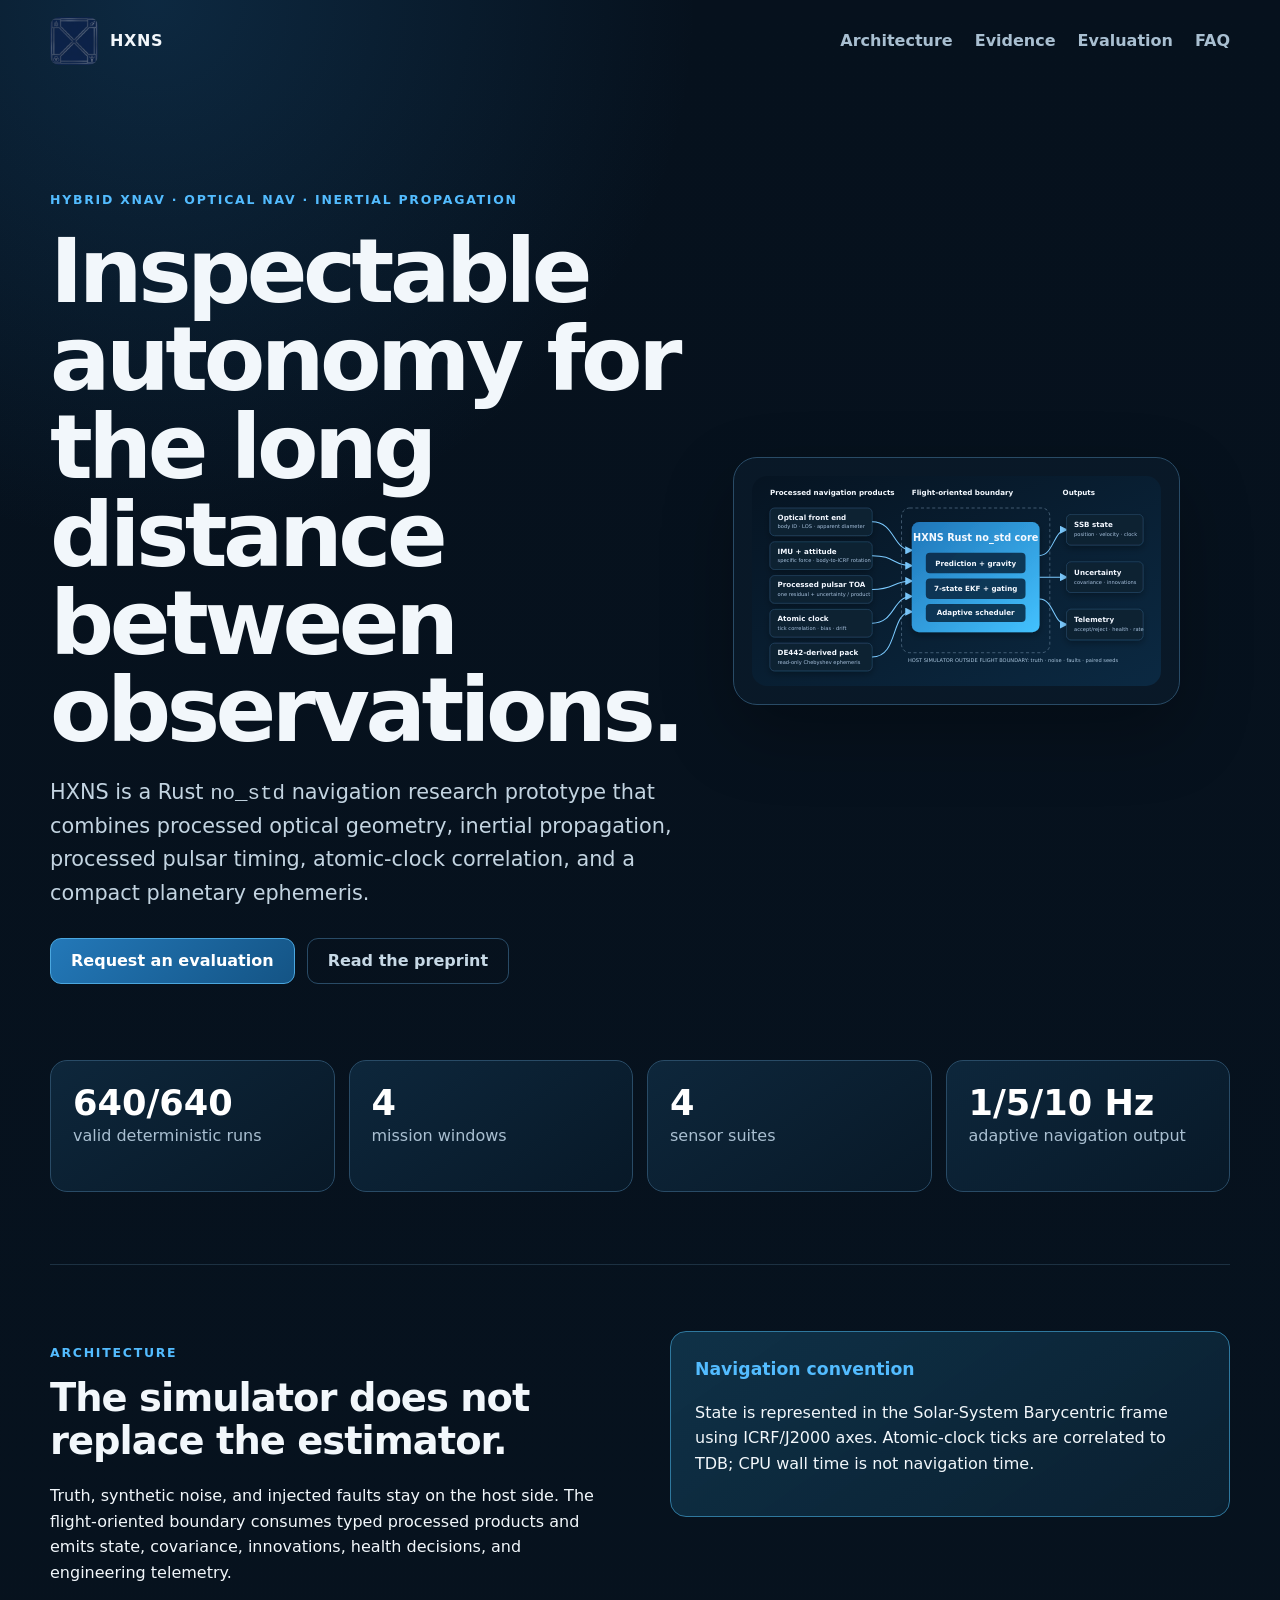
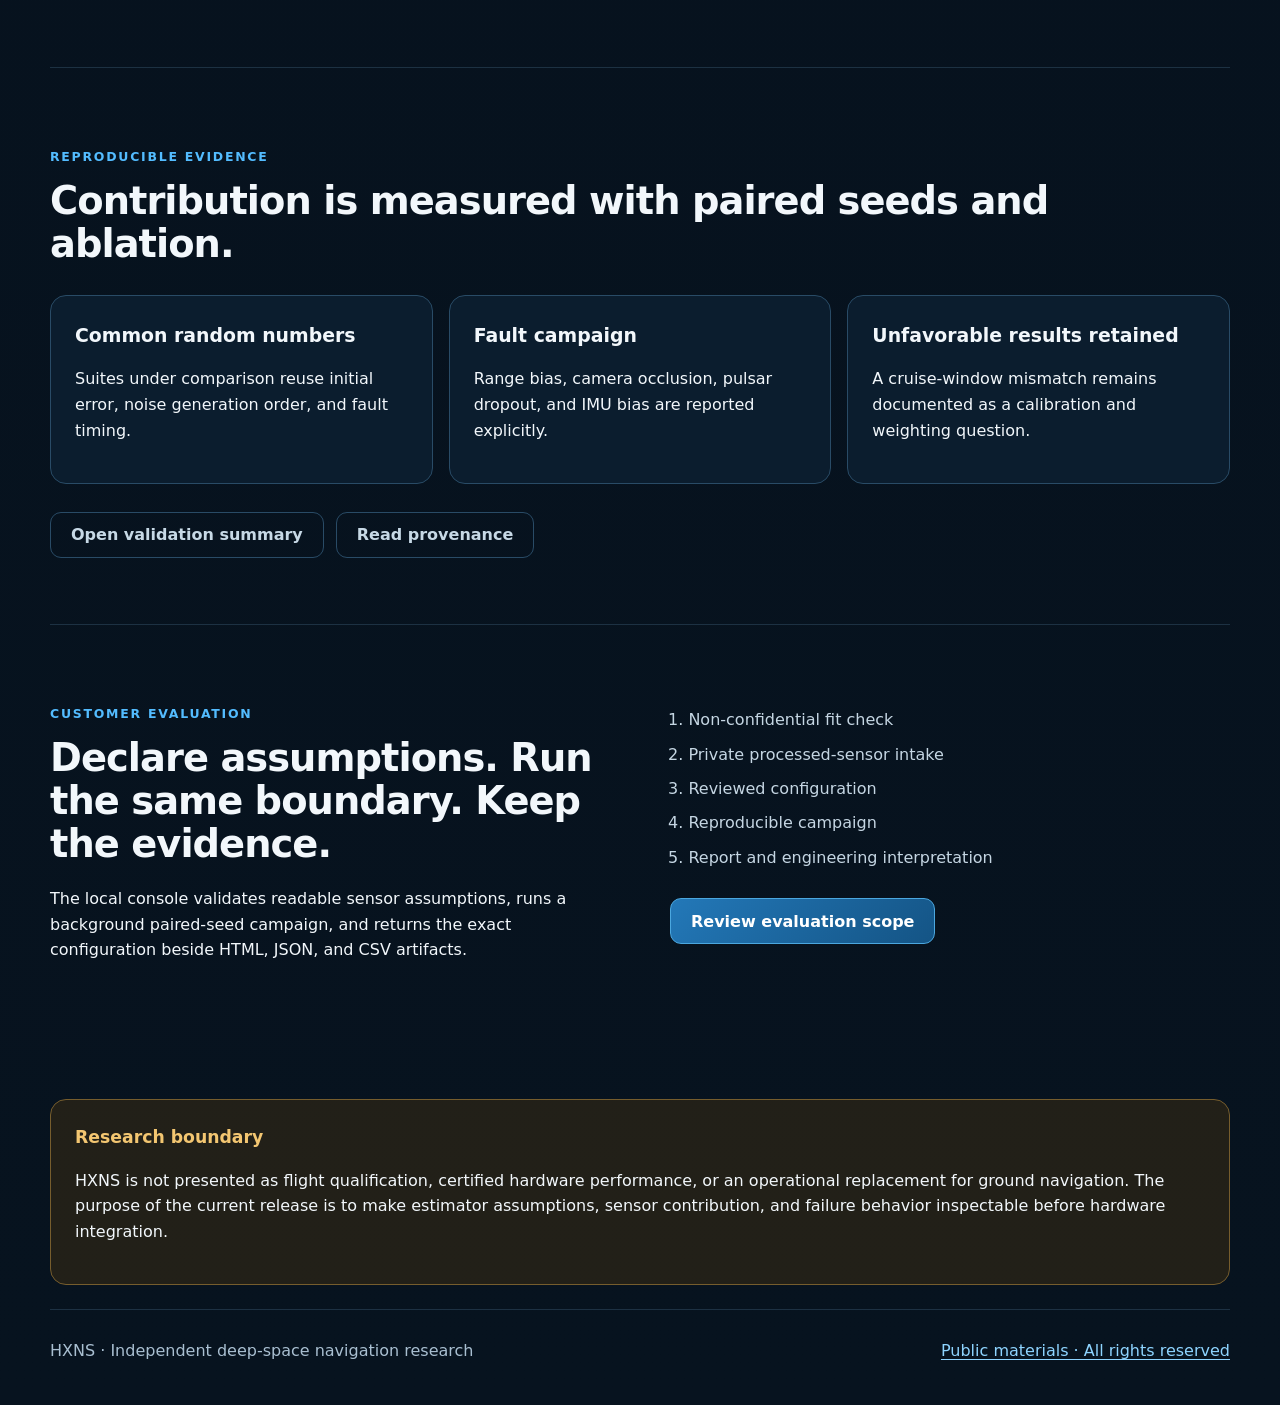
==== index.html @ 18512084 "Build public HXNS evaluation showcase" ====
<!doctype html>
<html lang="en">
<head>
  <meta charset="utf-8">
  <meta name="viewport" content="width=device-width, initial-scale=1">
  <meta name="description" content="HXNS is a Rust no_std hybrid optical-pulsar-inertial navigation research prototype with reproducible software-in-the-loop evaluation.">
  <meta name="theme-color" content="#071522">
  <title>HXNS — Hybrid XNAV-OpticalNAV Service</title>
  <link rel="stylesheet" href="styles.css">
</head>
<body>
  <header class="site-header">
    <a class="brand" href="index.html"><img src="assets/hxns-logo.png" alt="HXNS logo"><span>HXNS</span></a>
    <nav aria-label="Primary navigation">
      <a href="#architecture">Architecture</a>
      <a href="#evidence">Evidence</a>
      <a href="#evaluation">Evaluation</a>
      <a href="https://github.com/thanatchatharmx-eng/hxns/blob/main/docs/FAQ.md">FAQ</a>
    </nav>
  </header>

  <main class="page-shell">
    <section class="hero hero-grid">
      <div>
        <p class="eyebrow">HYBRID XNAV · OPTICAL NAV · INERTIAL PROPAGATION</p>
        <h1>Inspectable autonomy for the long distance between observations.</h1>
        <p class="lede">HXNS is a Rust <code>no_std</code> navigation research prototype that combines processed optical geometry, inertial propagation, processed pulsar timing, atomic-clock correlation, and a compact planetary ephemeris.</p>
        <div class="cta-row">
          <a class="button" href="https://github.com/thanatchatharmx-eng/hxns/issues/new?template=evaluation-request.yml">Request an evaluation</a>
          <a class="button secondary" href="publications/HXNS_Technical_Preprint_EN_v0.2.pdf">Read the preprint</a>
        </div>
      </div>
      <div class="hero-visual"><img src="assets/hxns-architecture.svg" alt="HXNS processed-sensor fusion architecture"></div>
    </section>

    <section class="metric-grid" aria-label="Validation evidence">
      <article class="metric-card"><strong>640/640</strong><span>valid deterministic runs</span></article>
      <article class="metric-card"><strong>4</strong><span>mission windows</span></article>
      <article class="metric-card"><strong>4</strong><span>sensor suites</span></article>
      <article class="metric-card"><strong>1/5/10 Hz</strong><span>adaptive navigation output</span></article>
    </section>

    <section id="architecture" class="content-section two-column">
      <div>
        <p class="eyebrow">ARCHITECTURE</p>
        <h2>The simulator does not replace the estimator.</h2>
        <p>Truth, synthetic noise, and injected faults stay on the host side. The flight-oriented boundary consumes typed processed products and emits state, covariance, innovations, health decisions, and engineering telemetry.</p>
      </div>
      <div class="callout"><strong>Navigation convention</strong><p>State is represented in the Solar-System Barycentric frame using ICRF/J2000 axes. Atomic-clock ticks are correlated to TDB; CPU wall time is not navigation time.</p></div>
    </section>

    <section id="evidence" class="content-section">
      <p class="eyebrow">REPRODUCIBLE EVIDENCE</p>
      <h2>Contribution is measured with paired seeds and ablation.</h2>
      <div class="card-grid">
        <article class="info-card"><h3>Common random numbers</h3><p>Suites under comparison reuse initial error, noise generation order, and fault timing.</p></article>
        <article class="info-card"><h3>Fault campaign</h3><p>Range bias, camera occlusion, pulsar dropout, and IMU bias are reported explicitly.</p></article>
        <article class="info-card"><h3>Unfavorable results retained</h3><p>A cruise-window mismatch remains documented as a calibration and weighting question.</p></article>
      </div>
      <div class="cta-row"><a class="button secondary" href="samples/sample-validation-summary.html">Open validation summary</a><a class="button secondary" href="https://github.com/thanatchatharmx-eng/hxns/blob/main/docs/RESEARCH.md">Read provenance</a></div>
    </section>

    <section id="evaluation" class="content-section two-column">
      <div>
        <p class="eyebrow">CUSTOMER EVALUATION</p>
        <h2>Declare assumptions. Run the same boundary. Keep the evidence.</h2>
        <p>The local console validates readable sensor assumptions, runs a background paired-seed campaign, and returns the exact configuration beside HTML, JSON, and CSV artifacts.</p>
      </div>
      <div>
        <ol class="clean-list">
          <li>Non-confidential fit check</li>
          <li>Private processed-sensor intake</li>
          <li>Reviewed configuration</li>
          <li>Reproducible campaign</li>
          <li>Report and engineering interpretation</li>
        </ol>
        <div class="cta-row"><a class="button" href="https://github.com/thanatchatharmx-eng/hxns/blob/main/docs/EVALUATION.md">Review evaluation scope</a></div>
      </div>
    </section>

    <section class="warning-card"><strong>Research boundary</strong><p>HXNS is not presented as flight qualification, certified hardware performance, or an operational replacement for ground navigation. The purpose of the current release is to make estimator assumptions, sensor contribution, and failure behavior inspectable before hardware integration.</p></section>
  </main>

  <footer><span>HXNS · Independent deep-space navigation research</span><a href="LICENSE">Public materials · All rights reserved</a></footer>
</body>
</html>
---- styles.css ----
:root {
  color-scheme: dark;
  --bg: #06111d;
  --panel: #0b1c2b;
  --panel-2: #10263a;
  --line: #294b66;
  --text: #f2f7fb;
  --muted: #a9bfd1;
  --blue: #53bcff;
  --blue-2: #1f74b6;
  --green: #7fe3b1;
  --amber: #f3c671;
  --max: 1180px;
}
* { box-sizing: border-box; }
html { scroll-behavior: smooth; }
body {
  margin: 0;
  background:
    radial-gradient(circle at 12% 0%, rgba(35, 116, 178, .24), transparent 34rem),
    linear-gradient(180deg, #06111d 0%, #07131f 100%);
  color: var(--text);
  font: 16px/1.6 Inter, ui-sans-serif, system-ui, -apple-system, "Segoe UI", sans-serif;
}
a { color: #8ed4ff; text-decoration-thickness: 1px; text-underline-offset: 3px; }
a:hover { color: #c6ecff; }
code { font-family: "Cascadia Code", "SFMono-Regular", Consolas, monospace; }

.site-header {
  width: min(calc(100% - 40px), var(--max));
  margin: 0 auto;
  min-height: 82px;
  display: flex;
  align-items: center;
  justify-content: space-between;
  gap: 28px;
}
.compact-header { border-bottom: 1px solid rgba(105, 151, 185, .28); }
.brand { display: flex; align-items: center; gap: 12px; color: var(--text); text-decoration: none; font-weight: 800; letter-spacing: .04em; }
.brand img { width: 48px; height: 48px; border-radius: 9px; }
nav { display: flex; flex-wrap: wrap; gap: 22px; }
nav a { color: var(--muted); text-decoration: none; font-weight: 650; }

.page-shell { width: min(calc(100% - 40px), var(--max)); margin: 0 auto; }
.hero { padding: 96px 0 76px; }
.report-hero { padding-bottom: 42px; }
.hero-grid { display: grid; grid-template-columns: 1.1fr .9fr; gap: 52px; align-items: center; }
.eyebrow { color: var(--blue); font-size: .78rem; font-weight: 850; letter-spacing: .14em; text-transform: uppercase; }
h1 { max-width: 880px; margin: .2em 0; font-size: clamp(2.7rem, 7vw, 5.7rem); line-height: .98; letter-spacing: -.05em; }
h2 { margin: .15em 0 .55em; font-size: clamp(1.65rem, 3vw, 2.6rem); line-height: 1.12; letter-spacing: -.025em; }
h3 { margin: 0 0 .35em; font-size: 1.18rem; }
.lede { max-width: 760px; color: #c3d4e1; font-size: clamp(1.08rem, 2vw, 1.3rem); }
.hero-visual { border: 1px solid var(--line); border-radius: 24px; padding: 18px; background: rgba(10, 28, 44, .74); box-shadow: 0 28px 70px rgba(0, 0, 0, .28); }
.hero-visual img { display: block; width: 100%; border-radius: 15px; }
.cta-row { display: flex; flex-wrap: wrap; gap: 12px; margin-top: 28px; }
.button { display: inline-flex; align-items: center; min-height: 46px; padding: 0 20px; border: 1px solid #4ba7df; border-radius: 11px; background: linear-gradient(135deg, #2378b8, #145485); color: white; text-decoration: none; font-weight: 800; }
.button.secondary { background: transparent; border-color: var(--line); color: #c7d9e6; }

.metric-grid { display: grid; grid-template-columns: repeat(4, 1fr); gap: 14px; margin: 0 0 72px; }
.metric-card { min-height: 132px; padding: 22px; border: 1px solid var(--line); border-radius: 17px; background: linear-gradient(145deg, rgba(14, 40, 61, .94), rgba(8, 25, 40, .94)); }
.metric-card strong { display: block; font-size: 2.2rem; line-height: 1.15; color: #fff; }
.metric-card span { color: var(--muted); }

.content-section { padding: 66px 0; border-top: 1px solid rgba(79, 120, 150, .3); }
.two-column { display: grid; grid-template-columns: 1fr 1fr; gap: 60px; align-items: start; }
.card-grid { display: grid; grid-template-columns: repeat(3, 1fr); gap: 16px; margin-top: 30px; }
.info-card, .callout, .warning-card, .provenance { padding: 24px; border: 1px solid var(--line); border-radius: 16px; background: rgba(12, 31, 48, .88); }
.callout { border-color: #2f789e; background: linear-gradient(145deg, rgba(18, 61, 87, .72), rgba(10, 32, 49, .92)); }
.callout strong, .warning-card strong { display: block; margin-bottom: 8px; color: var(--blue); font-size: 1.08rem; }
.warning-card { margin: 54px 0 24px; border-color: #765d2d; background: rgba(69, 48, 18, .44); }
.warning-card strong { color: var(--amber); }
.provenance { margin: 24px 0 80px; }
.hash { display: block; overflow-wrap: anywhere; padding: 12px 14px; border-radius: 9px; background: #06111d; color: #9fd9ff; }
.clean-list { padding-left: 1.15rem; }
.clean-list li { margin: .55rem 0; color: #c5d6e3; }

.table-wrap { overflow-x: auto; margin: 26px 0 74px; padding: 24px; border: 1px solid var(--line); border-radius: 17px; background: rgba(10, 27, 42, .9); }
table { width: 100%; border-collapse: collapse; min-width: 680px; }
th, td { padding: 14px 16px; border-bottom: 1px solid #29465b; text-align: right; }
th:first-child, td:first-child { text-align: left; }
th { color: #b9d7eb; font-size: .85rem; text-transform: uppercase; letter-spacing: .05em; }
td.good { color: var(--green); font-weight: 800; }

footer { width: min(calc(100% - 40px), var(--max)); margin: 0 auto; padding: 28px 0 42px; border-top: 1px solid rgba(79, 120, 150, .3); display: flex; justify-content: space-between; gap: 20px; color: var(--muted); }

@media (max-width: 850px) {
  .hero-grid, .two-column { grid-template-columns: 1fr; }
  .card-grid { grid-template-columns: 1fr; }
  .metric-grid { grid-template-columns: repeat(2, 1fr); }
  nav { display: none; }
  .hero { padding-top: 58px; }
}
@media (max-width: 520px) {
  .site-header, .page-shell, footer { width: min(calc(100% - 24px), var(--max)); }
  .metric-grid { grid-template-columns: 1fr; }
  footer { flex-direction: column; }
}
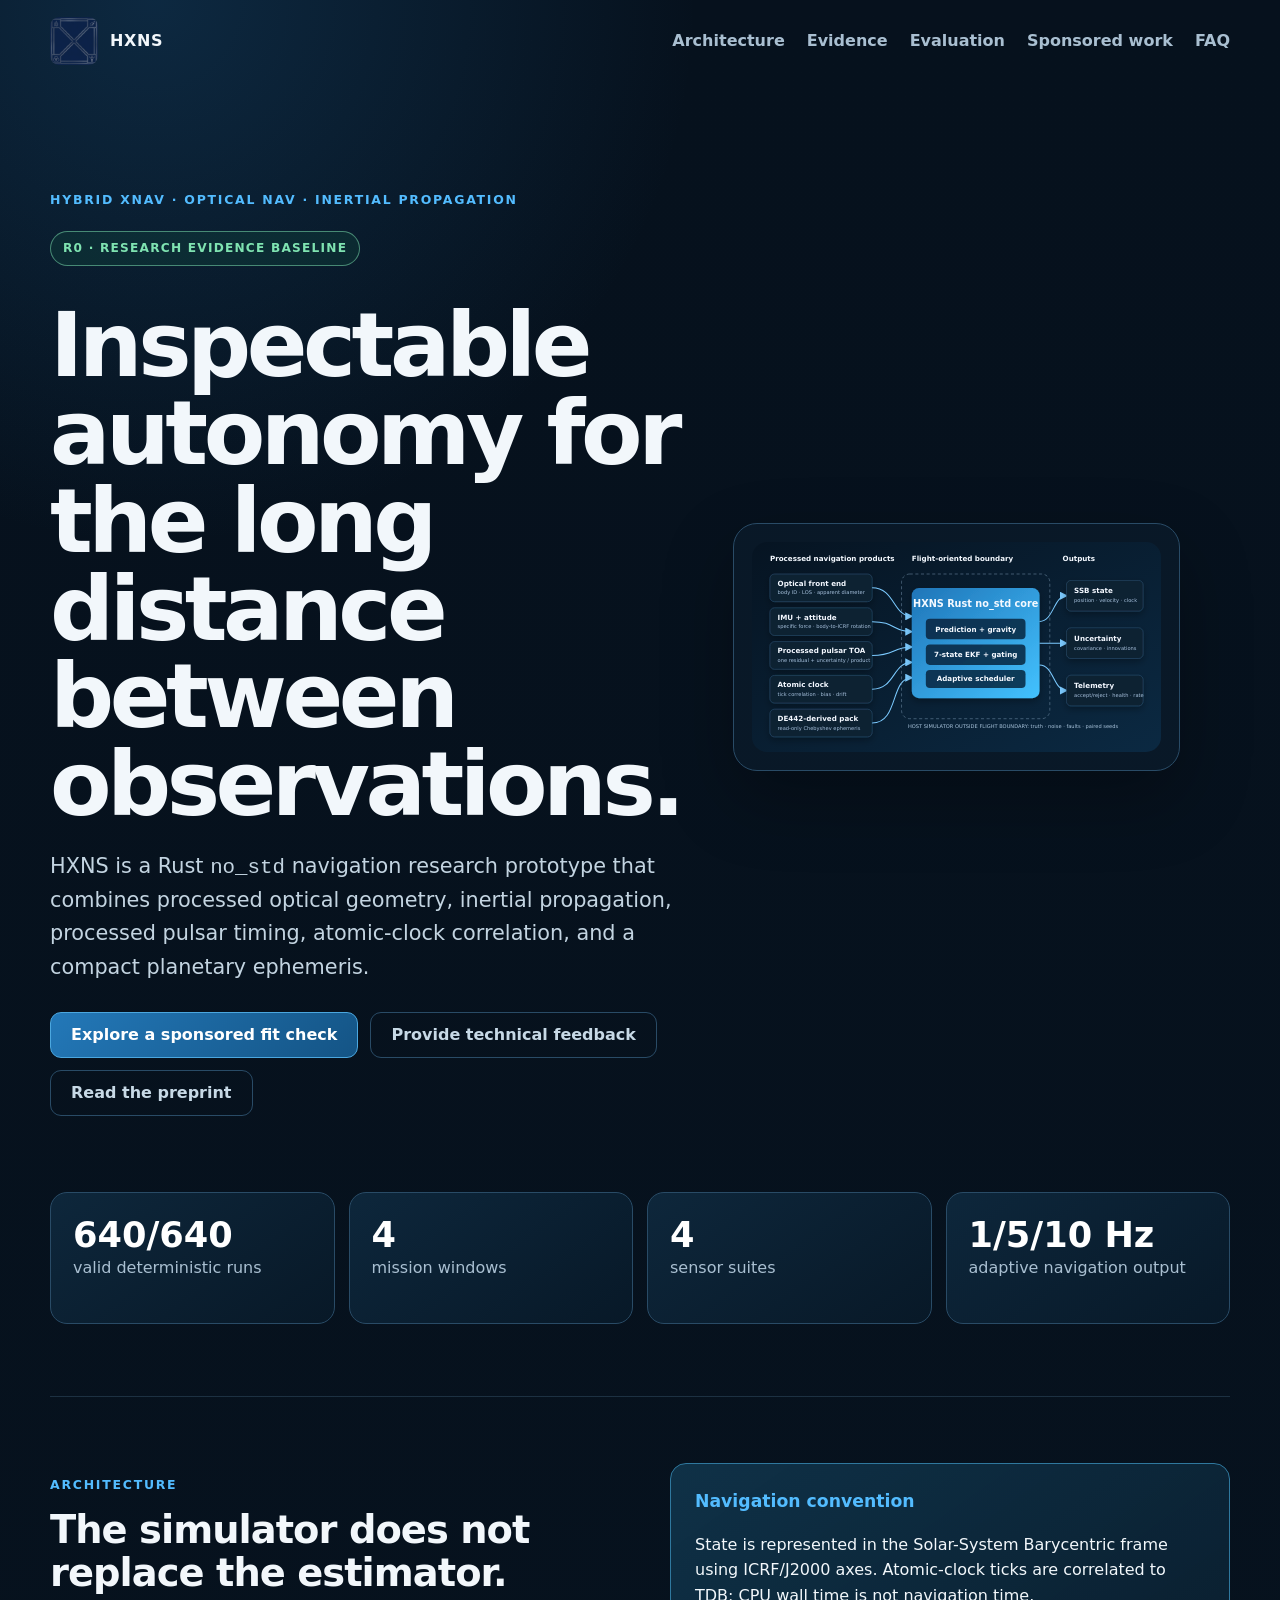
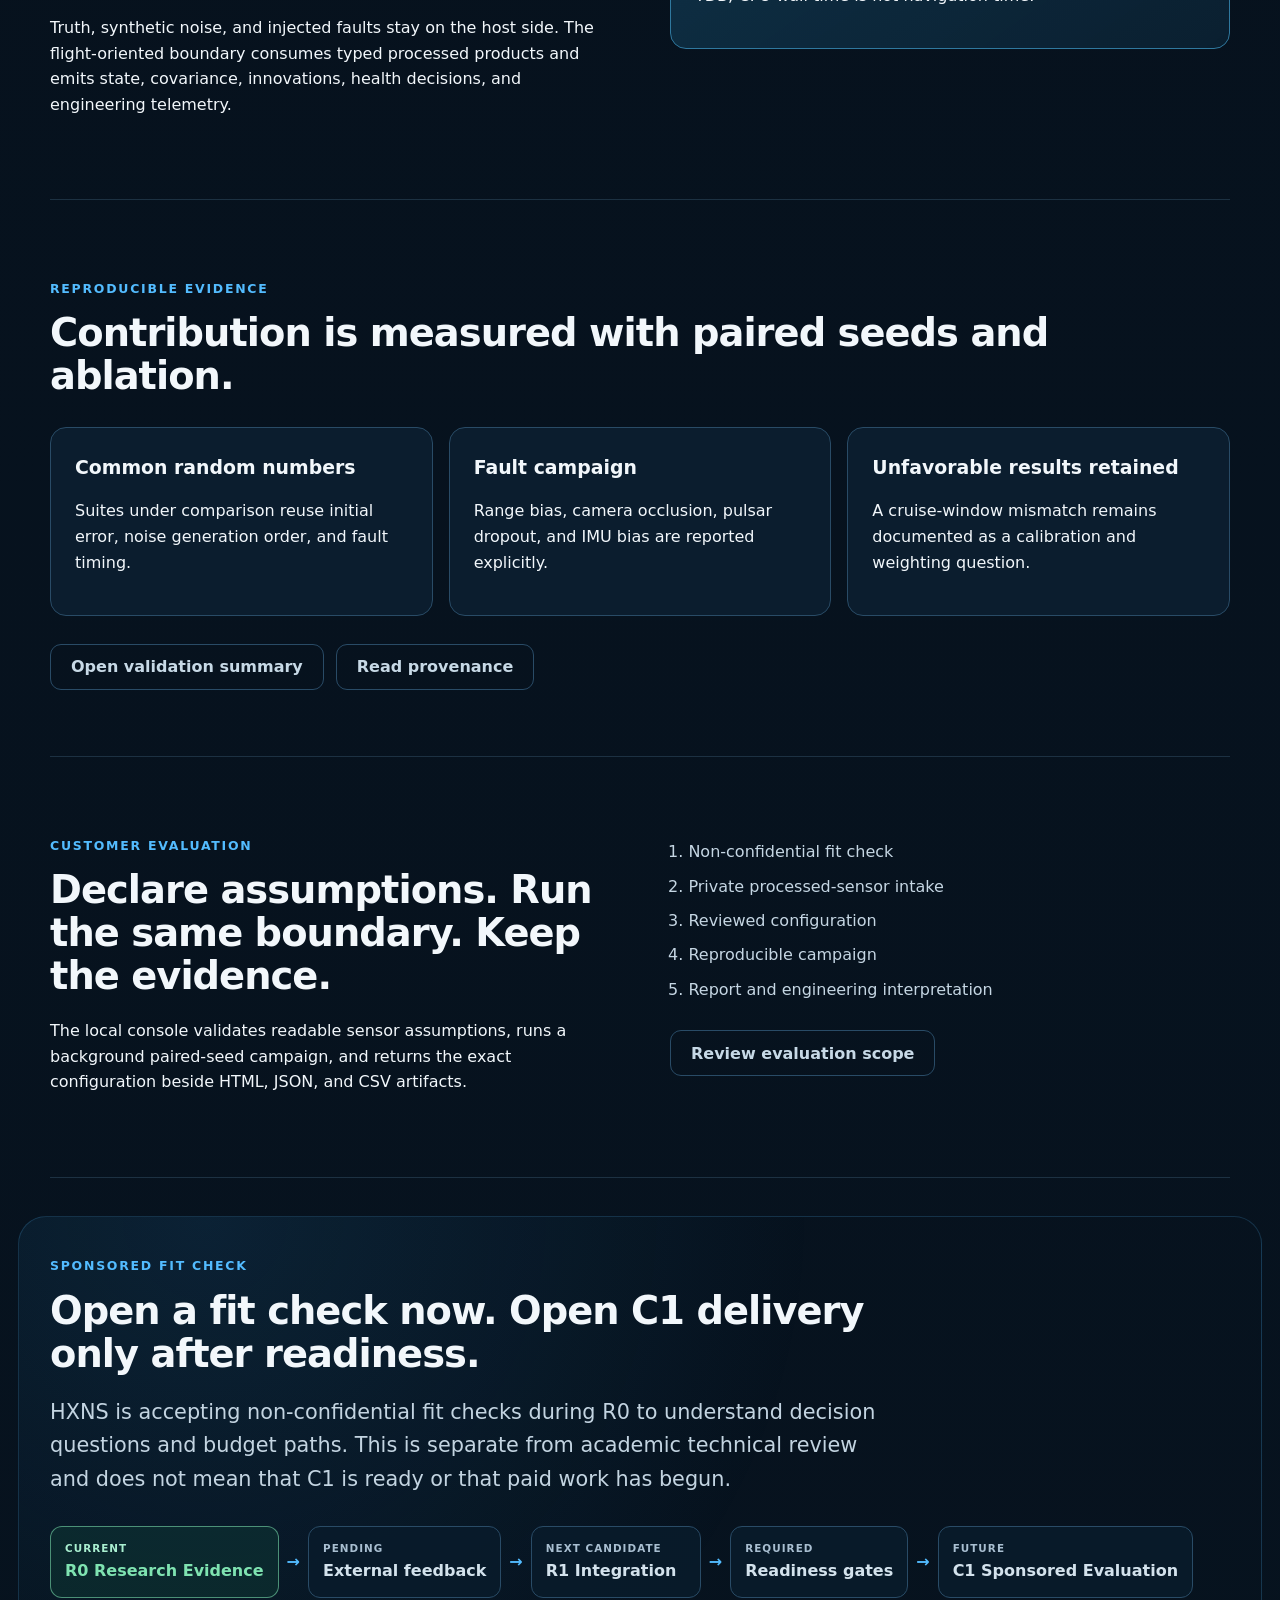
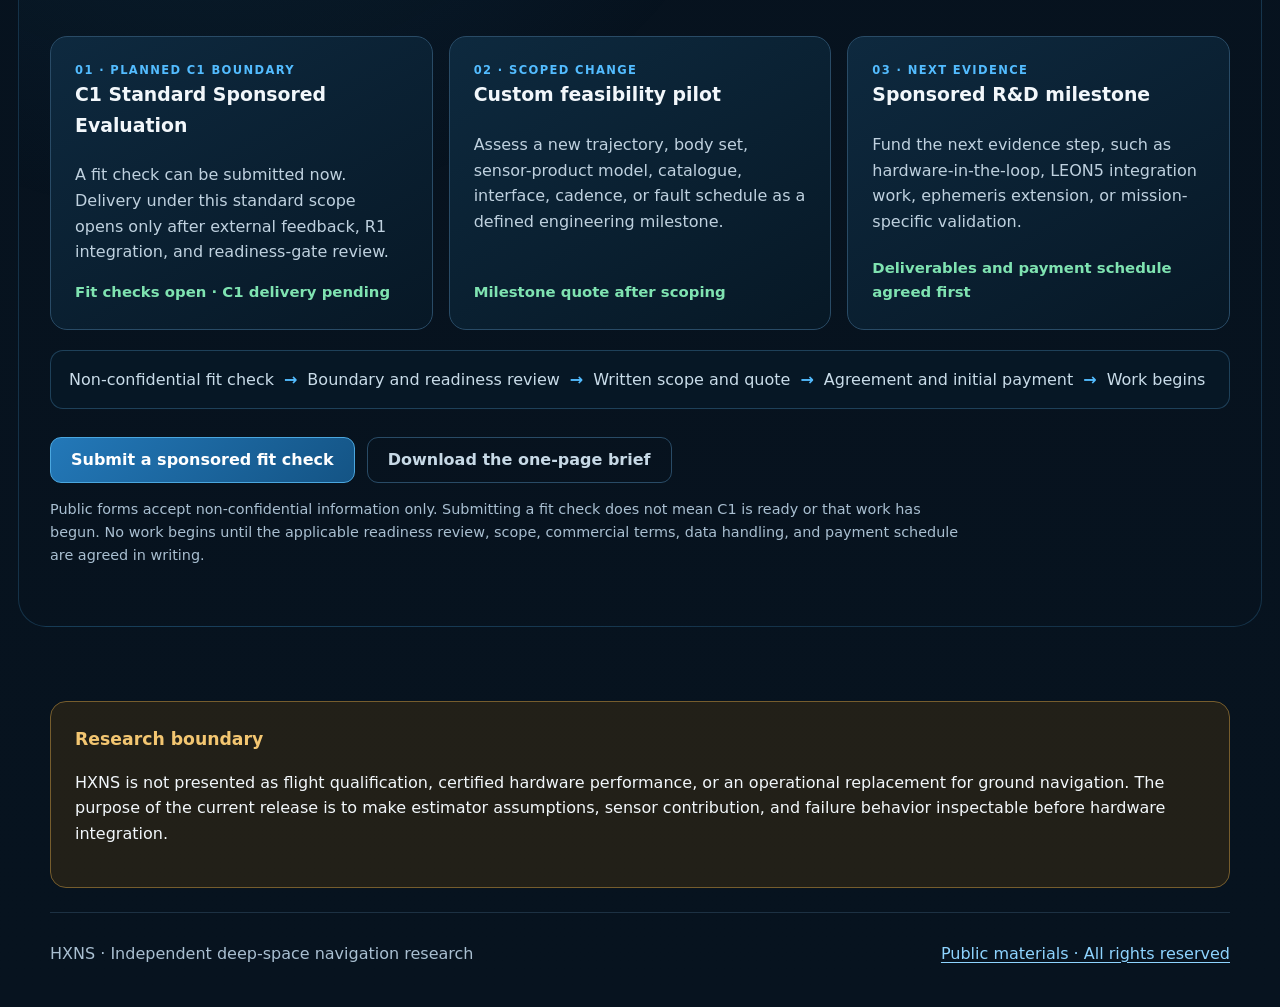
==== commit 42abe39b: "site: align public R0 evidence and fit checks" ====
--- a/index.html
+++ b/index.html
@@ -15,6 +15,7 @@
       <a href="#architecture">Architecture</a>
       <a href="#evidence">Evidence</a>
       <a href="#evaluation">Evaluation</a>
+      <a href="#sponsored">Sponsored work</a>
       <a href="https://github.com/thanatchatharmx-eng/hxns/blob/main/docs/FAQ.md">FAQ</a>
     </nav>
   </header>
@@ -23,11 +24,13 @@
     <section class="hero hero-grid">
       <div>
         <p class="eyebrow">HYBRID XNAV · OPTICAL NAV · INERTIAL PROPAGATION</p>
+        <p class="status-badge">R0 · RESEARCH EVIDENCE BASELINE</p>
         <h1>Inspectable autonomy for the long distance between observations.</h1>
         <p class="lede">HXNS is a Rust <code>no_std</code> navigation research prototype that combines processed optical geometry, inertial propagation, processed pulsar timing, atomic-clock correlation, and a compact planetary ephemeris.</p>
         <div class="cta-row">
-          <a class="button" href="https://github.com/thanatchatharmx-eng/hxns/issues/new?template=evaluation-request.yml">Request an evaluation</a>
-          <a class="button secondary" href="publications/HXNS_Technical_Preprint_EN_v0.2.pdf">Read the preprint</a>
+          <a class="button" href="#sponsored">Explore a sponsored fit check</a>
+          <a class="button secondary" href="https://github.com/thanatchatharmx-eng/hxns/issues/new?template=technical-review.yml">Provide technical feedback</a>
+          <a class="button secondary" href="publications/HXNS_Technical_Preprint_EN_v0.3.pdf">Read the preprint</a>
         </div>
       </div>
       <div class="hero-visual"><img src="assets/hxns-architecture.svg" alt="HXNS processed-sensor fusion architecture"></div>
@@ -74,8 +77,55 @@
           <li>Reproducible campaign</li>
           <li>Report and engineering interpretation</li>
         </ol>
-        <div class="cta-row"><a class="button" href="https://github.com/thanatchatharmx-eng/hxns/blob/main/docs/EVALUATION.md">Review evaluation scope</a></div>
+        <div class="cta-row"><a class="button secondary" href="https://github.com/thanatchatharmx-eng/hxns/blob/main/docs/EVALUATION.md">Review evaluation scope</a></div>
       </div>
+    </section>
+
+    <section id="sponsored" class="content-section sponsored-section">
+      <div class="section-heading">
+        <p class="eyebrow">SPONSORED FIT CHECK</p>
+        <h2>Open a fit check now. Open C1 delivery only after readiness.</h2>
+        <p class="lede compact-lede">HXNS is accepting non-confidential fit checks during R0 to understand decision questions and budget paths. This is separate from academic technical review and does not mean that C1 is ready or that paid work has begun.</p>
+      </div>
+      <div class="stage-roadmap" aria-label="HXNS commercial readiness path">
+        <span class="stage-node current"><small>CURRENT</small>R0 Research Evidence</span>
+        <b>→</b>
+        <span class="stage-node"><small>PENDING</small>External feedback</span>
+        <b>→</b>
+        <span class="stage-node"><small>NEXT CANDIDATE</small>R1 Integration</span>
+        <b>→</b>
+        <span class="stage-node"><small>REQUIRED</small>Readiness gates</span>
+        <b>→</b>
+        <span class="stage-node"><small>FUTURE</small>C1 Sponsored Evaluation</span>
+      </div>
+      <div class="engagement-grid">
+        <article class="engagement-card">
+          <span class="engagement-label">01 · PLANNED C1 BOUNDARY</span>
+          <h3>C1 Standard Sponsored Evaluation</h3>
+          <p>A fit check can be submitted now. Delivery under this standard scope opens only after external feedback, R1 integration, and readiness-gate review.</p>
+          <strong>Fit checks open · C1 delivery pending</strong>
+        </article>
+        <article class="engagement-card">
+          <span class="engagement-label">02 · SCOPED CHANGE</span>
+          <h3>Custom feasibility pilot</h3>
+          <p>Assess a new trajectory, body set, sensor-product model, catalogue, interface, cadence, or fault schedule as a defined engineering milestone.</p>
+          <strong>Milestone quote after scoping</strong>
+        </article>
+        <article class="engagement-card">
+          <span class="engagement-label">03 · NEXT EVIDENCE</span>
+          <h3>Sponsored R&amp;D milestone</h3>
+          <p>Fund the next evidence step, such as hardware-in-the-loop, LEON5 integration work, ephemeris extension, or mission-specific validation.</p>
+          <strong>Deliverables and payment schedule agreed first</strong>
+        </article>
+      </div>
+      <div class="sponsor-process" aria-label="Sponsored evaluation process">
+        <span>Non-confidential fit check</span><b>→</b><span>Boundary and readiness review</span><b>→</b><span>Written scope and quote</span><b>→</b><span>Agreement and initial payment</span><b>→</b><span>Work begins</span>
+      </div>
+      <div class="cta-row">
+        <a class="button" href="https://github.com/thanatchatharmx-eng/hxns/issues/new?template=sponsored-evaluation.yml">Submit a sponsored fit check</a>
+        <a class="button secondary" href="publications/HXNS_Sponsored_Evaluation_One_Page_v0.2.pdf">Download the one-page brief</a>
+      </div>
+      <p class="privacy-note">Public forms accept non-confidential information only. Submitting a fit check does not mean C1 is ready or that work has begun. No work begins until the applicable readiness review, scope, commercial terms, data handling, and payment schedule are agreed in writing.</p>
     </section>
 
     <section class="warning-card"><strong>Research boundary</strong><p>HXNS is not presented as flight qualification, certified hardware performance, or an operational replacement for ground navigation. The purpose of the current release is to make estimator assumptions, sensor contribution, and failure behavior inspectable before hardware integration.</p></section>
--- a/styles.css
+++ b/styles.css
@@ -46,6 +46,7 @@
 .report-hero { padding-bottom: 42px; }
 .hero-grid { display: grid; grid-template-columns: 1.1fr .9fr; gap: 52px; align-items: center; }
 .eyebrow { color: var(--blue); font-size: .78rem; font-weight: 850; letter-spacing: .14em; text-transform: uppercase; }
+.status-badge { display: inline-flex; margin: 8px 0 18px; padding: 7px 12px; border: 1px solid rgba(127, 227, 177, .52); border-radius: 999px; background: rgba(24, 91, 69, .24); color: var(--green); font-size: .76rem; font-weight: 850; letter-spacing: .1em; }
 h1 { max-width: 880px; margin: .2em 0; font-size: clamp(2.7rem, 7vw, 5.7rem); line-height: .98; letter-spacing: -.05em; }
 h2 { margin: .15em 0 .55em; font-size: clamp(1.65rem, 3vw, 2.6rem); line-height: 1.12; letter-spacing: -.025em; }
 h3 { margin: 0 0 .35em; font-size: 1.18rem; }
@@ -74,6 +75,68 @@
 .clean-list { padding-left: 1.15rem; }
 .clean-list li { margin: .55rem 0; color: #c5d6e3; }
 
+.section-heading { max-width: 860px; }
+.compact-lede { max-width: 850px; }
+.sponsored-section { position: relative; }
+.sponsored-section::before {
+  content: "";
+  position: absolute;
+  inset: 38px -32px 20px;
+  z-index: -1;
+  border: 1px solid rgba(72, 165, 222, .22);
+  border-radius: 28px;
+  background: radial-gradient(circle at 15% 0%, rgba(41, 140, 203, .13), transparent 38rem);
+}
+.stage-roadmap {
+  display: flex;
+  align-items: stretch;
+  gap: 8px;
+  margin-top: 30px;
+  overflow-x: auto;
+  padding-bottom: 6px;
+}
+.stage-roadmap > b { display: flex; align-items: center; color: var(--blue); }
+.stage-node {
+  min-width: 170px;
+  padding: 13px 14px;
+  border: 1px solid var(--line);
+  border-radius: 12px;
+  background: rgba(8, 27, 43, .9);
+  color: #d3e2ec;
+  font-weight: 750;
+}
+.stage-node small { display: block; margin-bottom: 2px; color: var(--muted); font-size: .65rem; letter-spacing: .1em; }
+.stage-node.current { border-color: rgba(127, 227, 177, .56); background: rgba(24, 91, 69, .24); color: var(--green); }
+.stage-node.current small { color: #a9efd0; }
+.engagement-grid { display: grid; grid-template-columns: repeat(3, 1fr); gap: 16px; margin-top: 32px; }
+.engagement-card {
+  min-height: 276px;
+  display: flex;
+  flex-direction: column;
+  padding: 24px;
+  border: 1px solid var(--line);
+  border-radius: 17px;
+  background: linear-gradient(150deg, rgba(14, 42, 64, .96), rgba(7, 24, 38, .96));
+}
+.engagement-card p { color: #bfd1df; }
+.engagement-card strong { margin-top: auto; color: var(--green); font-size: .93rem; }
+.engagement-label { color: var(--blue); font-size: .72rem; font-weight: 850; letter-spacing: .12em; }
+.sponsor-process {
+  display: flex;
+  align-items: center;
+  gap: 10px;
+  margin-top: 20px;
+  padding: 16px 18px;
+  overflow-x: auto;
+  border: 1px solid rgba(89, 174, 226, .28);
+  border-radius: 13px;
+  background: rgba(7, 25, 40, .78);
+  color: #c9dce9;
+  white-space: nowrap;
+}
+.sponsor-process b { color: var(--blue); }
+.privacy-note { max-width: 920px; color: var(--muted); font-size: .9rem; }
+
 .table-wrap { overflow-x: auto; margin: 26px 0 74px; padding: 24px; border: 1px solid var(--line); border-radius: 17px; background: rgba(10, 27, 42, .9); }
 table { width: 100%; border-collapse: collapse; min-width: 680px; }
 th, td { padding: 14px 16px; border-bottom: 1px solid #29465b; text-align: right; }
@@ -85,10 +148,12 @@
 
 @media (max-width: 850px) {
   .hero-grid, .two-column { grid-template-columns: 1fr; }
-  .card-grid { grid-template-columns: 1fr; }
+  .card-grid, .engagement-grid { grid-template-columns: 1fr; }
   .metric-grid { grid-template-columns: repeat(2, 1fr); }
   nav { display: none; }
   .hero { padding-top: 58px; }
+  .engagement-card { min-height: 0; }
+  .sponsored-section::before { inset: 38px 0 20px; }
 }
 @media (max-width: 520px) {
   .site-header, .page-shell, footer { width: min(calc(100% - 24px), var(--max)); }
